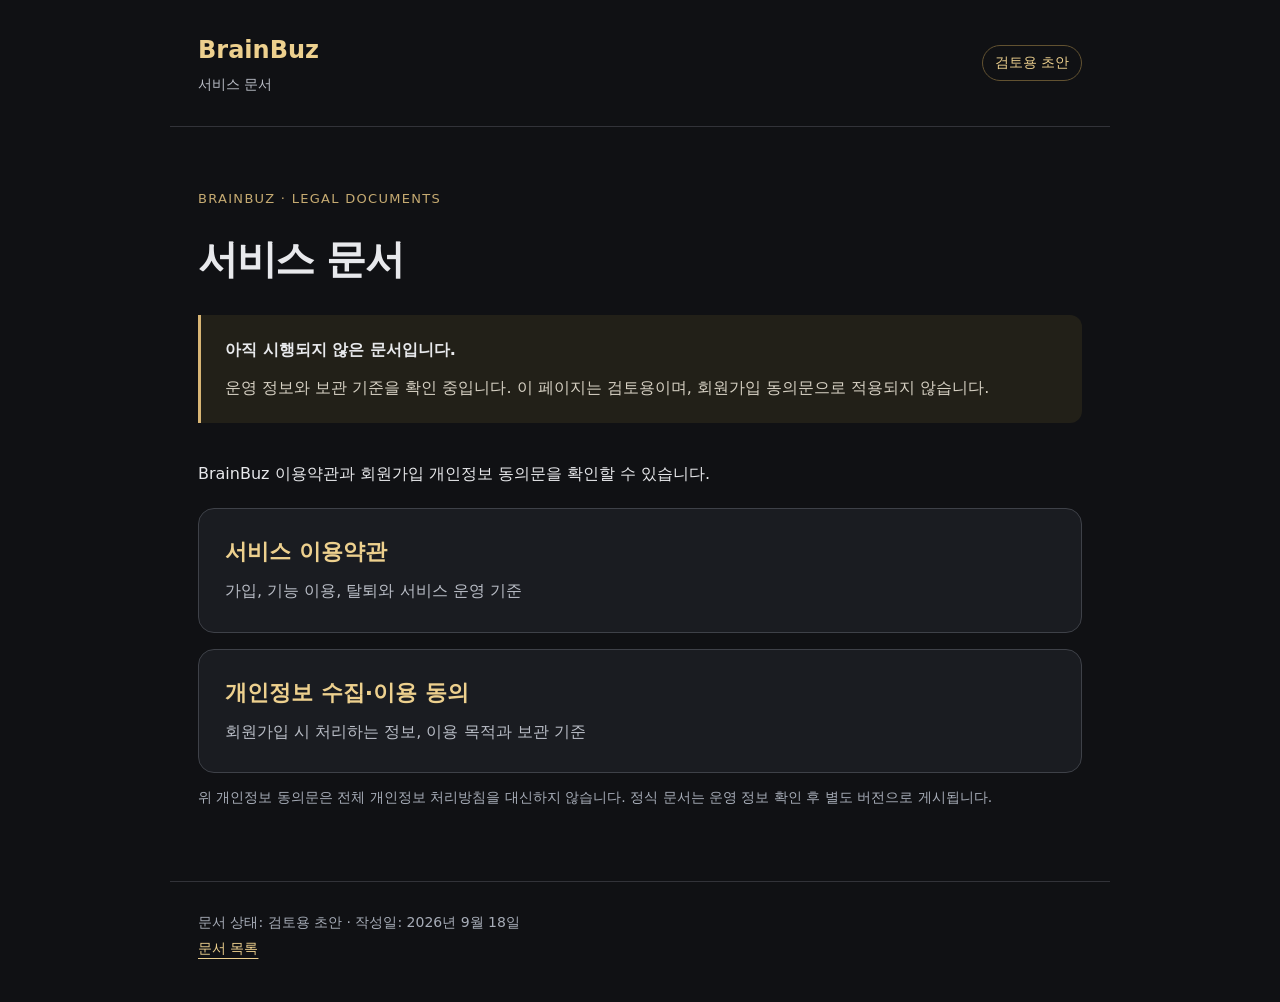
==== index.html @ cc809c27 "Publish BrainBuz legal draft pages" ====
<!doctype html>
<html lang="ko"><head><meta charset="utf-8"><meta name="viewport" content="width=device-width, initial-scale=1">
<meta name="robots" content="noindex,nofollow"><meta name="description" content="BrainBuz 서비스 문서 검토용 초안">
<title>서비스 문서 · BrainBuz</title><link rel="stylesheet" href="style.css"></head>
<body><a class="skip" href="#content">본문으로 이동</a><header><a class="brand" href="index.html">BrainBuz<span>서비스 문서</span></a><span class="badge">검토용 초안</span></header>
<main id="content"><p class="eyebrow">BRAINBUZ · LEGAL DOCUMENTS</p><h1>서비스 문서</h1>
<aside class="notice"><strong>아직 시행되지 않은 문서입니다.</strong><p>운영 정보와 보관 기준을 확인 중입니다. 이 페이지는 검토용이며, 회원가입 동의문으로 적용되지 않습니다.</p></aside>
<p>BrainBuz 이용약관과 회원가입 개인정보 동의문을 확인할 수 있습니다.</p>
<div class="cards"><a class="card" href="draft-2026-09-18-terms.html"><h2>서비스 이용약관</h2><p>가입, 기능 이용, 탈퇴와 서비스 운영 기준</p></a>
<a class="card" href="draft-2026-09-18-privacy-consent.html"><h2>개인정보 수집·이용 동의</h2><p>회원가입 시 처리하는 정보, 이용 목적과 보관 기준</p></a></div>
<p class="meta">위 개인정보 동의문은 전체 개인정보 처리방침을 대신하지 않습니다. 정식 문서는 운영 정보 확인 후 별도 버전으로 게시됩니다.</p></main><footer>문서 상태: 검토용 초안 · 작성일: 2026년 9월 18일<br><a href="index.html">문서 목록</a></footer></body></html>
---- style.css ----
*{box-sizing:border-box}html{font-size:16px;scroll-behavior:smooth}body{margin:0;background:#101114;color:#e8e9ec;font-family:"Malgun Gothic","Apple SD Gothic Neo",system-ui,sans-serif;line-height:1.85;word-break:keep-all;overflow-wrap:anywhere}a{color:#edd08e;text-underline-offset:5px}a:focus-visible{outline:3px solid #edd08e;outline-offset:5px}header,main,footer{max-width:940px;margin:auto;padding:28px}header{display:flex;align-items:center;justify-content:space-between;gap:20px;border-bottom:1px solid #323339}.brand{text-decoration:none;font-size:24px;font-weight:750}.brand span{display:block;color:#b9bdc6;font-size:14px;font-weight:400}.badge{color:#edd08e;border:1px solid #625231;border-radius:24px;padding:4px 12px;font-size:14px}main{padding-top:48px;padding-bottom:50px}h1{font-size:clamp(28px,5vw,40px);line-height:1.4;letter-spacing:-.035em;margin:8px 0 28px}h2{font-size:23px;line-height:1.5;margin:42px 0 12px}p{margin:12px 0 20px}.eyebrow{font-size:13px;letter-spacing:.1em;color:#c6ab72}.notice{border-left:3px solid #d8b574;background:#222018;padding:20px 24px;margin:0 0 36px;border-radius:0 12px 12px 0}.notice p{margin:8px 0 0;color:#d6d0c3}.cards{display:grid;gap:16px}.card{display:block;padding:26px;border:1px solid #3e4148;border-radius:16px;background:#1a1c21;text-decoration:none}.card:hover{border-color:#d8b574}.card h2{margin:0 0 8px;font-size:22px}.card p{margin:0;color:#b9bdc6}.meta{color:#a7adb8;font-size:14px}footer{border-top:1px solid #323339;color:#a7adb8;font-size:14px;padding-bottom:40px}.table-scroll{overflow-x:auto;margin:24px 0}table{border-collapse:collapse;width:100%;min-width:580px;line-height:1.7}th,td{border:1px solid #41434a;padding:16px;vertical-align:top;text-align:left}th{background:#26282e;color:#edd08e}td{font-size:15px}.skip{position:absolute;left:16px;top:-100px;background:#101114;padding:10px}.skip:focus{top:10px}@media(max-width:520px){header,main,footer{padding-left:20px;padding-right:20px}.badge{font-size:12px}main{padding-top:32px}.notice{padding:16px}h2{font-size:21px}}@media print{body{background:white;color:black}header,footer{color:black}.notice{background:#eee;color:black}.notice p,a{color:black}th,td{border-color:#999}.table-scroll{overflow:visible}table{min-width:0}.skip{display:none}}
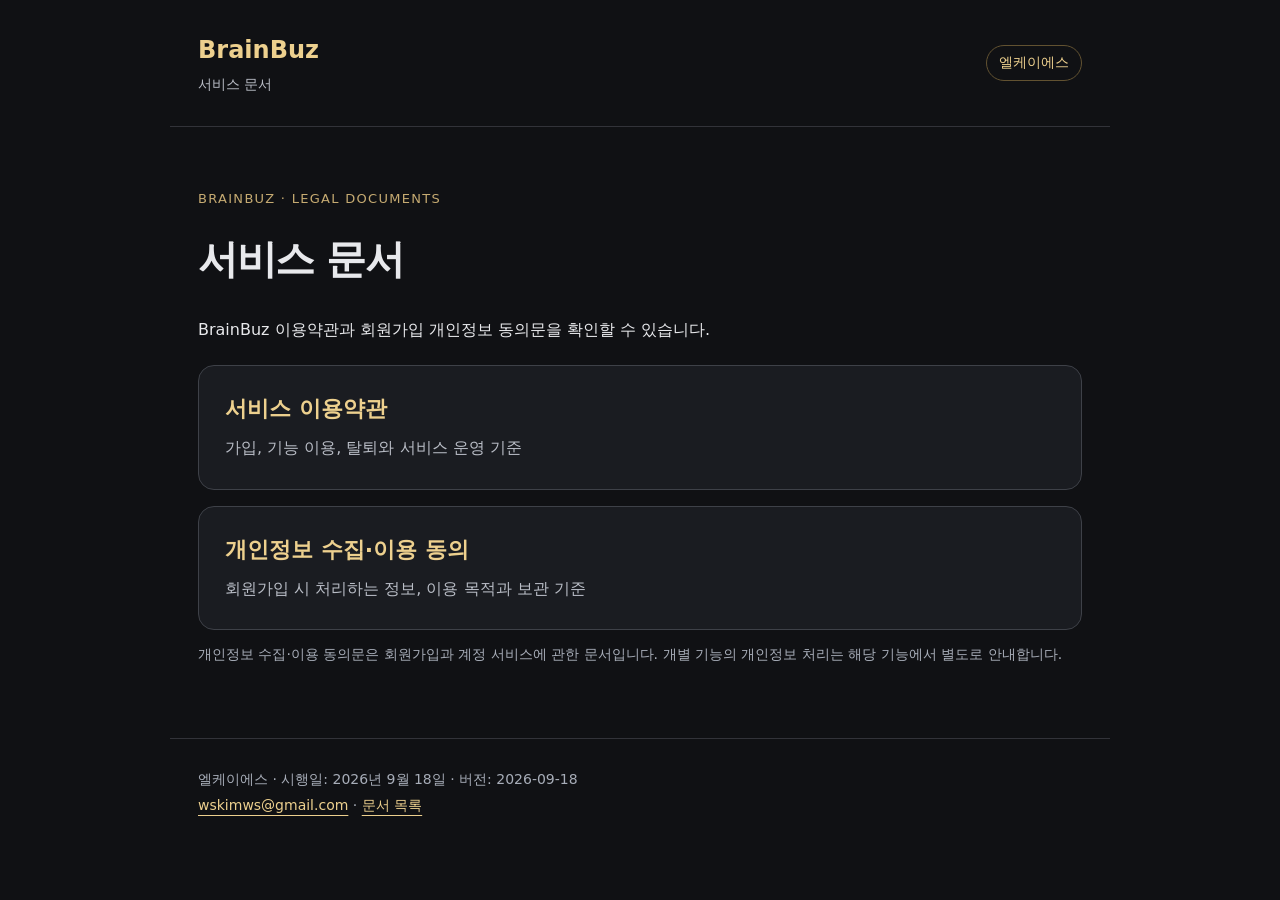
==== commit e33f6f92: "Publish finalized terms and signup consent with stable URLs" ====
--- a/index.html
+++ b/index.html
@@ -1,11 +1,10 @@
 <!doctype html>
 <html lang="ko"><head><meta charset="utf-8"><meta name="viewport" content="width=device-width, initial-scale=1">
-<meta name="robots" content="noindex,nofollow"><meta name="description" content="BrainBuz 서비스 문서 검토용 초안">
+<meta name="description" content="BrainBuz 이용약관 및 회원가입 개인정보 수집·이용 안내">
 <title>서비스 문서 · BrainBuz</title><link rel="stylesheet" href="style.css"></head>
-<body><a class="skip" href="#content">본문으로 이동</a><header><a class="brand" href="index.html">BrainBuz<span>서비스 문서</span></a><span class="badge">검토용 초안</span></header>
+<body><a class="skip" href="#content">본문으로 이동</a><header><a class="brand" href="index.html">BrainBuz<span>서비스 문서</span></a><span class="badge">엘케이에스</span></header>
 <main id="content"><p class="eyebrow">BRAINBUZ · LEGAL DOCUMENTS</p><h1>서비스 문서</h1>
-<aside class="notice"><strong>아직 시행되지 않은 문서입니다.</strong><p>운영 정보와 보관 기준을 확인 중입니다. 이 페이지는 검토용이며, 회원가입 동의문으로 적용되지 않습니다.</p></aside>
 <p>BrainBuz 이용약관과 회원가입 개인정보 동의문을 확인할 수 있습니다.</p>
-<div class="cards"><a class="card" href="draft-2026-09-18-terms.html"><h2>서비스 이용약관</h2><p>가입, 기능 이용, 탈퇴와 서비스 운영 기준</p></a>
-<a class="card" href="draft-2026-09-18-privacy-consent.html"><h2>개인정보 수집·이용 동의</h2><p>회원가입 시 처리하는 정보, 이용 목적과 보관 기준</p></a></div>
-<p class="meta">위 개인정보 동의문은 전체 개인정보 처리방침을 대신하지 않습니다. 정식 문서는 운영 정보 확인 후 별도 버전으로 게시됩니다.</p></main><footer>문서 상태: 검토용 초안 · 작성일: 2026년 9월 18일<br><a href="index.html">문서 목록</a></footer></body></html>+<div class="cards"><a class="card" href="terms.html"><h2>서비스 이용약관</h2><p>가입, 기능 이용, 탈퇴와 서비스 운영 기준</p></a>
+<a class="card" href="privacy-consent.html"><h2>개인정보 수집·이용 동의</h2><p>회원가입 시 처리하는 정보, 이용 목적과 보관 기준</p></a></div>
+<p class="meta">개인정보 수집·이용 동의문은 회원가입과 계정 서비스에 관한 문서입니다. 개별 기능의 개인정보 처리는 해당 기능에서 별도로 안내합니다.</p></main><footer>엘케이에스 · 시행일: 2026년 9월 18일 · 버전: 2026-09-18<br><a href="mailto:wskimws@gmail.com">wskimws@gmail.com</a> · <a href="index.html">문서 목록</a></footer></body></html>
